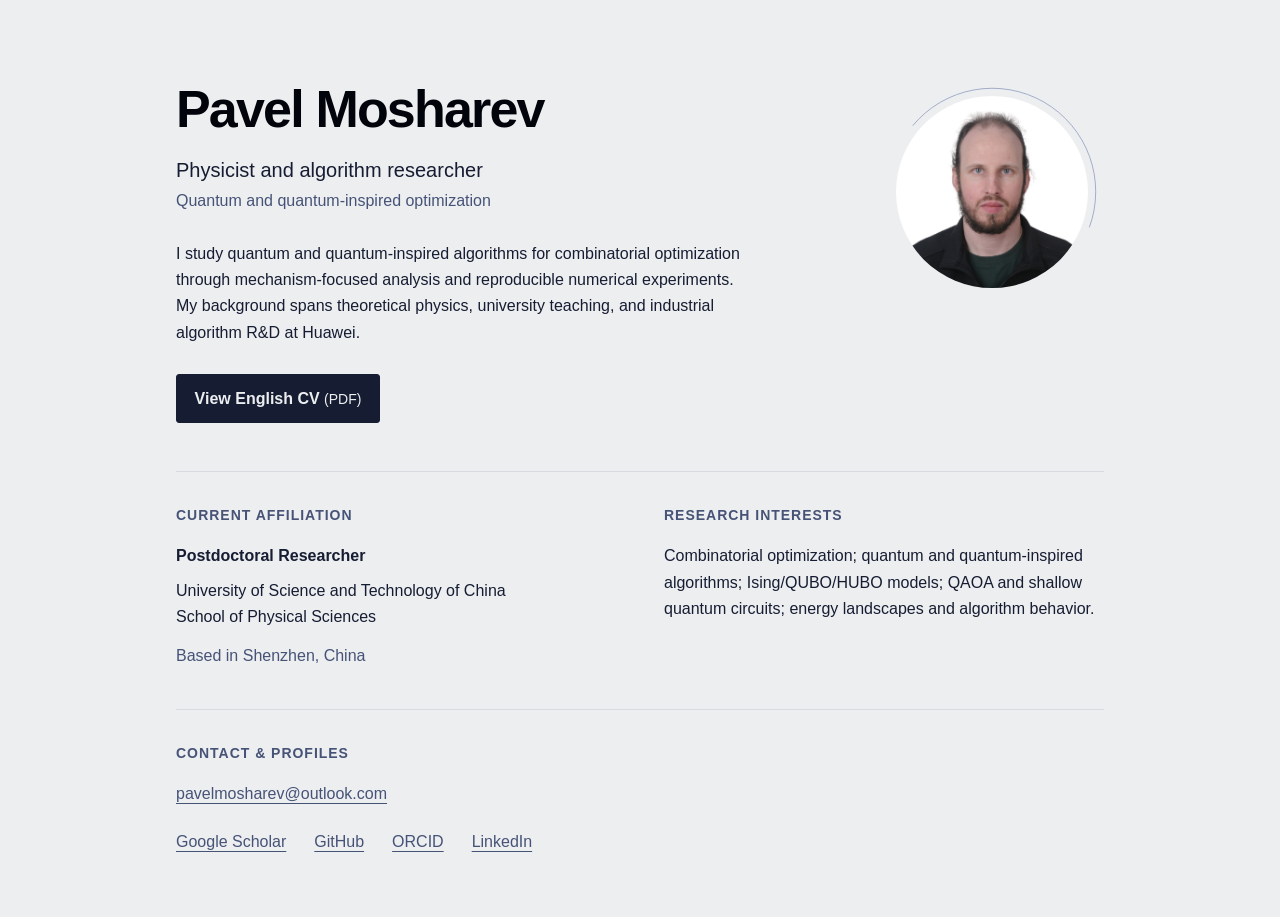
==== index.html @ 8d83fcd6 "Publish personal website v0.1" ====
<!doctype html>
<html lang="en">
  <head>
    <meta charset="utf-8">
    <meta name="viewport" content="width=device-width, initial-scale=1">
    <meta name="description" content="Pavel Mosharev — physicist and algorithm researcher studying quantum and quantum-inspired optimization. Postdoctoral researcher at USTC, based in Shenzhen.">
    <title>Pavel Mosharev | Physicist and algorithm researcher</title>
    <link rel="stylesheet" href="styles.css">
  </head>
  <body>
    <main class="page">
      <header class="hero">
        <div class="introduction">
          <h1>Pavel Mosharev</h1>
          <p class="headline">Physicist and algorithm researcher</p>
          <p class="specialization">Quantum and quantum-inspired optimization</p>
          <p class="biography">
            I study quantum and quantum-inspired algorithms for combinatorial
            optimization through mechanism-focused analysis and reproducible
            numerical experiments. My background spans theoretical physics,
            university teaching, and industrial algorithm R&amp;D at Huawei.
          </p>
          <a class="cv-link" href="files/Pavel_Mosharev_CV_EN.pdf">View English CV <span class="file-type">(PDF)</span></a>
        </div>
        <div class="portrait-frame">
          <svg class="orbital-arc" viewBox="0 0 260 260" aria-hidden="true" focusable="false">
            <path d="M 38 53 A 120 120 0 0 1 243 171" />
          </svg>
          <img class="portrait" src="assets/portrait.jpg" alt="Portrait of Pavel Mosharev" width="1641" height="1641">
        </div>
      </header>

      <div class="research-details">
        <section aria-labelledby="affiliation-heading">
          <h2 id="affiliation-heading">Current affiliation</h2>
          <p class="role">Postdoctoral Researcher</p>
          <p>University of Science and Technology of China<br>School of Physical Sciences</p>
          <p class="location">Based in Shenzhen, China</p>
        </section>
        <section aria-labelledby="research-heading">
          <h2 id="research-heading">Research interests</h2>
          <p>
            Combinatorial optimization; quantum and quantum-inspired algorithms;
            Ising/QUBO/HUBO models; QAOA and shallow quantum circuits;
            energy landscapes and algorithm behavior.
          </p>
        </section>
      </div>

      <section class="contact" aria-labelledby="contact-heading">
        <h2 id="contact-heading">Contact &amp; profiles</h2>
        <a class="email" href="mailto:pavelmosharev@outlook.com">pavelmosharev@outlook.com</a>
        <nav aria-label="Professional profiles">
          <ul class="profile-links">
            <li><a href="https://scholar.google.com/citations?user=w8X1RE0AAAAJ&amp;hl=en">Google Scholar</a></li>
            <li><a href="https://github.com/PMosharev">GitHub</a></li>
            <li><a href="https://orcid.org/0000-0001-7065-1974">ORCID</a></li>
            <li><a href="https://www.linkedin.com/in/pmosharev">LinkedIn</a></li>
          </ul>
        </nav>
      </section>
    </main>
  </body>
</html>
---- styles.css ----
/* Orbital Minimalism, Lunar palette. No external fonts or assets. */
:root {
  color-scheme: light;
  --ice-white: #edeef0;
  --void-black: #02040b;
  --midnight-navy: #161d32;
  --orbital-blue: #465377;
  --halo-blue: #6a7cac;
  --lunar-gray: #d8dadf;
}

* {
  box-sizing: border-box;
}

body {
  margin: 0;
  background: var(--ice-white);
  color: var(--midnight-navy);
  font-family: Arial, Helvetica, sans-serif;
  font-size: 1rem;
  line-height: 1.65;
}

.page {
  max-width: 64rem;
  margin: 0 auto;
  padding: 5rem 3rem 3.5rem;
}

h1,
h2,
p {
  margin: 0;
}

h1 {
  color: var(--void-black);
  font-size: clamp(2.25rem, 5vw, 3.25rem);
  font-weight: 600;
  letter-spacing: -0.035em;
  line-height: 1.15;
}

h2 {
  margin-bottom: 1rem;
  color: var(--orbital-blue);
  font-size: 0.875rem;
  font-weight: 600;
  letter-spacing: 0.07em;
  text-transform: uppercase;
}

a {
  color: var(--orbital-blue);
  text-decoration-thickness: 1px;
  text-underline-offset: 0.22em;
}

a:hover {
  color: var(--void-black);
  text-decoration-thickness: 2px;
}

a:focus-visible {
  outline: 2px solid var(--orbital-blue);
  outline-offset: 5px;
}

.hero {
  display: grid;
  grid-template-columns: minmax(0, 1fr) 14rem;
  align-items: start;
  gap: 3rem;
}

.headline {
  margin-top: 1rem;
  font-size: 1.25rem;
  line-height: 1.4;
}

.specialization {
  margin-top: 0.3rem;
  color: var(--orbital-blue);
  line-height: 1.5;
}

.biography {
  max-width: 65ch;
  margin-top: 1.75rem;
}

.cv-link {
  display: inline-block;
  margin-top: 1.75rem;
  padding: 0.65rem 1.1rem;
  border: 1px solid var(--midnight-navy);
  border-radius: 3px;
  background: var(--midnight-navy);
  color: var(--ice-white);
  font-weight: 600;
  text-decoration: none;
}

.cv-link:hover {
  background: var(--orbital-blue);
  border-color: var(--orbital-blue);
  color: var(--ice-white);
}

.file-type {
  font-size: 0.875rem;
  font-weight: 400;
}

.portrait-frame {
  position: relative;
  width: 14rem;
  padding: 1rem;
}

.portrait {
  display: block;
  width: 100%;
  height: auto;
  border-radius: 50%;
}

/* One original arc frames the portrait; it is purely decorative. */
.orbital-arc {
  position: absolute;
  inset: 0;
  width: 100%;
  height: 100%;
  fill: none;
  stroke: var(--halo-blue);
  stroke-width: 1;
  opacity: 0.65;
  pointer-events: none;
}

.research-details {
  display: grid;
  grid-template-columns: minmax(0, 1fr) minmax(0, 1fr);
  gap: 3rem;
  margin-top: 3rem;
  padding-top: 2rem;
  border-top: 1px solid var(--lunar-gray);
}

.role {
  margin-bottom: 0.5rem;
  font-weight: 600;
}

.location {
  margin-top: 0.75rem;
  color: var(--orbital-blue);
}

.contact {
  margin-top: 2.5rem;
  padding-top: 2rem;
  border-top: 1px solid var(--lunar-gray);
}

.email {
  overflow-wrap: anywhere;
}

.profile-links {
  display: flex;
  flex-wrap: wrap;
  gap: 0.5rem 1.75rem;
  margin: 1rem 0 0;
  padding: 0;
  list-style: none;
}

.profile-links a {
  display: inline-block;
  padding: 0.35rem 0;
}

@media (max-width: 44rem) {
  .page {
    padding: 2.5rem 1.5rem;
  }

  .hero {
    grid-template-columns: minmax(0, 1fr);
    gap: 1.5rem;
  }

  .portrait-frame {
    grid-row: 1;
    width: 10rem;
    padding: 0.75rem;
  }

  .research-details {
    grid-template-columns: minmax(0, 1fr);
    gap: 2rem;
    margin-top: 2.5rem;
  }
}
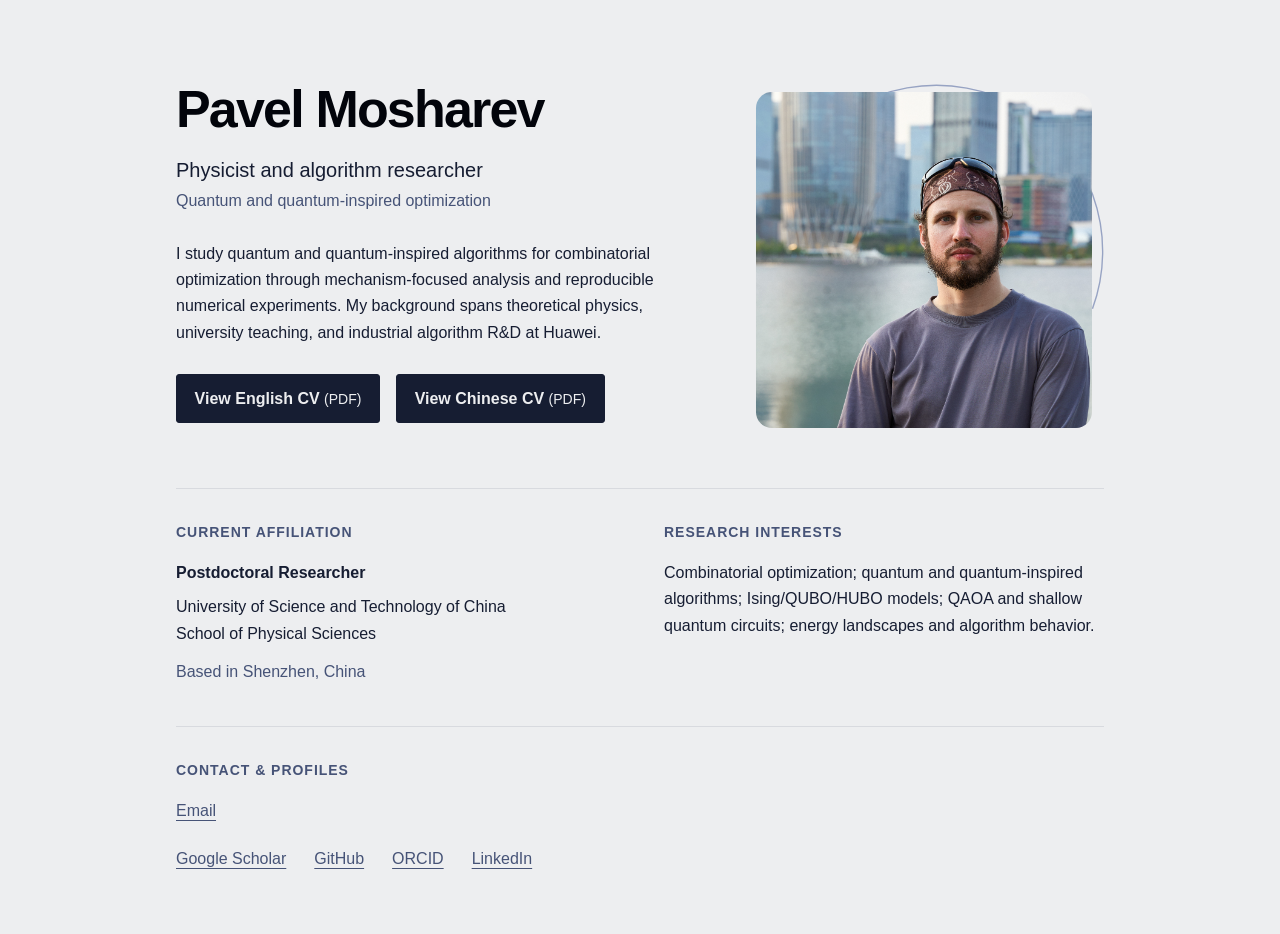
==== commit 3c195ad9: "edited photo, added Chinese CV and hided email" ====
--- a/index.html
+++ b/index.html
@@ -20,13 +20,16 @@
             numerical experiments. My background spans theoretical physics,
             university teaching, and industrial algorithm R&amp;D at Huawei.
           </p>
-          <a class="cv-link" href="files/Pavel_Mosharev_CV_EN.pdf">View English CV <span class="file-type">(PDF)</span></a>
+          <div class="cv-actions">
+            <a class="cv-link" href="files/Pavel_Mosharev_CV_EN.pdf">View English CV <span class="file-type">(PDF)</span></a>
+            <a class="cv-link" href="files/Pavel_Mosharev_CV_ZH.pdf">View Chinese CV <span class="file-type">(PDF)</span></a>
+          </div>
         </div>
         <div class="portrait-frame">
           <svg class="orbital-arc" viewBox="0 0 260 260" aria-hidden="true" focusable="false">
             <path d="M 38 53 A 120 120 0 0 1 243 171" />
           </svg>
-          <img class="portrait" src="assets/portrait.jpg" alt="Portrait of Pavel Mosharev" width="1641" height="1641">
+          <img class="portrait" src="assets/DSC06850.jpg" alt="Pavel Mosharev outdoors by the waterfront" width="2550" height="3300">
         </div>
       </header>
 
@@ -49,7 +52,7 @@
 
       <section class="contact" aria-labelledby="contact-heading">
         <h2 id="contact-heading">Contact &amp; profiles</h2>
-        <a class="email" href="mailto:pavelmosharev@outlook.com">pavelmosharev@outlook.com</a>
+        <button class="email" id="email-action" type="button">Email</button>
         <nav aria-label="Professional profiles">
           <ul class="profile-links">
             <li><a href="https://scholar.google.com/citations?user=w8X1RE0AAAAJ&amp;hl=en">Google Scholar</a></li>
@@ -60,5 +63,10 @@
         </nav>
       </section>
     </main>
+    <script>
+      document.getElementById('email-action').addEventListener('click', function () {
+        window.location.href = 'mailto:' + ['pavel', 'mosharev'].join('') + '@' + ['outlook', 'com'].join('.');
+      });
+    </script>
   </body>
 </html>
--- a/styles.css
+++ b/styles.css
@@ -51,27 +51,30 @@
   text-transform: uppercase;
 }
 
-a {
+a,
+.email {
   color: var(--orbital-blue);
   text-decoration-thickness: 1px;
   text-underline-offset: 0.22em;
 }
 
-a:hover {
+a:hover,
+.email:hover {
   color: var(--void-black);
   text-decoration-thickness: 2px;
 }
 
-a:focus-visible {
+a:focus-visible,
+.email:focus-visible {
   outline: 2px solid var(--orbital-blue);
   outline-offset: 5px;
 }
 
 .hero {
   display: grid;
-  grid-template-columns: minmax(0, 1fr) 14rem;
+  grid-template-columns: minmax(0, 1fr) clamp(14rem, 34vw, 22.5rem);
   align-items: start;
-  gap: 3rem;
+  gap: 2rem;
 }
 
 .headline {
@@ -91,9 +94,15 @@
   margin-top: 1.75rem;
 }
 
+.cv-actions {
+  display: flex;
+  flex-wrap: wrap;
+  gap: 0.75rem 1rem;
+  margin-top: 1.75rem;
+}
+
 .cv-link {
   display: inline-block;
-  margin-top: 1.75rem;
   padding: 0.65rem 1.1rem;
   border: 1px solid var(--midnight-navy);
   border-radius: 3px;
@@ -116,23 +125,34 @@
 
 .portrait-frame {
   position: relative;
-  width: 14rem;
-  padding: 1rem;
+  width: 100%;
+  padding: 0.75rem;
 }
 
 .portrait {
+  --portrait-zoom: 1.15;
+  position: relative;
   display: block;
   width: 100%;
   height: auto;
-  border-radius: 50%;
+  aspect-ratio: 1;
+  object-fit: cover;
+  object-position: 50% 60%;
+  border-radius: 1rem;
+  /* Zoom the photo while retaining the frame bounds and corner radius. */
+  transform: scale(var(--portrait-zoom));
+  clip-path: inset(
+    calc(50% - 50% / var(--portrait-zoom)) round calc(1rem / var(--portrait-zoom))
+  );
 }
 
 /* One original arc frames the portrait; it is purely decorative. */
 .orbital-arc {
   position: absolute;
-  inset: 0;
+  inset: -0.5rem -0.75rem auto auto;
   width: 100%;
-  height: 100%;
+  height: auto;
+  aspect-ratio: 1;
   fill: none;
   stroke: var(--halo-blue);
   stroke-width: 1;
@@ -166,7 +186,12 @@
 }
 
 .email {
-  overflow-wrap: anywhere;
+  padding: 0;
+  border: 0;
+  background: transparent;
+  font: inherit;
+  text-decoration: underline;
+  cursor: pointer;
 }
 
 .profile-links {
@@ -195,8 +220,7 @@
 
   .portrait-frame {
     grid-row: 1;
-    width: 10rem;
-    padding: 0.75rem;
+    width: min(18rem, 100%);
   }
 
   .research-details {
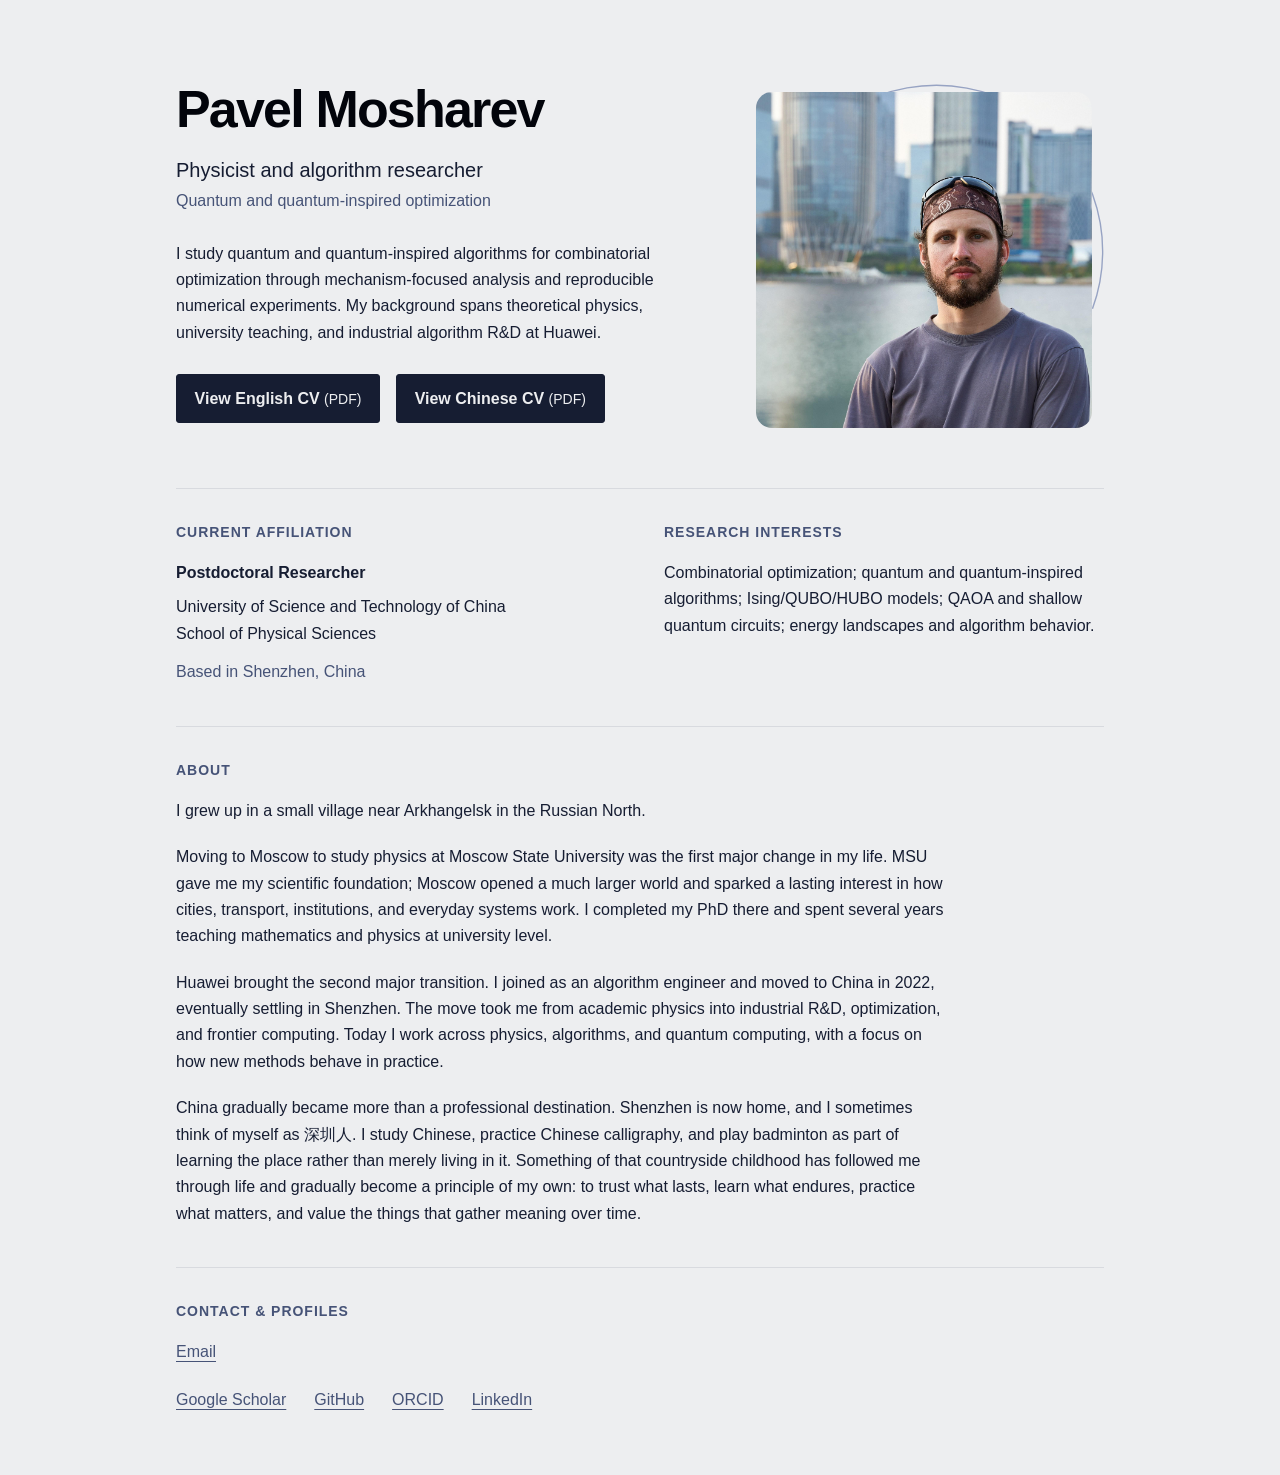
==== commit 36241718: "Added About section" ====
--- a/index.html
+++ b/index.html
@@ -50,6 +50,37 @@
         </section>
       </div>
 
+      <!-- Editorial source: content/about.md -->
+      <section class="about" aria-labelledby="about-heading">
+        <h2 id="about-heading">About</h2>
+        <p>
+          I grew up in a small village near Arkhangelsk in the Russian North.
+        </p>
+        <p>
+          Moving to Moscow to study physics at Moscow State University was the first
+          major change in my life. MSU gave me my scientific foundation; Moscow opened
+          a much larger world and sparked a lasting interest in how cities, transport,
+          institutions, and everyday systems work. I completed my PhD there and spent
+          several years teaching mathematics and physics at university level.
+        </p>
+        <p>
+          Huawei brought the second major transition. I joined as an algorithm engineer
+          and moved to China in 2022, eventually settling in Shenzhen. The move took me
+          from academic physics into industrial R&amp;D, optimization, and frontier
+          computing. Today I work across physics, algorithms, and quantum computing,
+          with a focus on how new methods behave in practice.
+        </p>
+        <p>
+          China gradually became more than a professional destination. Shenzhen is now
+          home, and I sometimes think of myself as 深圳人. I study Chinese, practice
+          Chinese calligraphy, and play badminton as part of learning the place rather
+          than merely living in it. Something of that countryside childhood has followed
+          me through life and gradually become a principle of my own: to trust what lasts,
+          learn what endures, practice what matters, and value the things that gather
+          meaning over time.
+        </p>
+      </section>
+
       <section class="contact" aria-labelledby="contact-heading">
         <h2 id="contact-heading">Contact &amp; profiles</h2>
         <button class="email" id="email-action" type="button">Email</button>
--- a/styles.css
+++ b/styles.css
@@ -179,10 +179,19 @@
   color: var(--orbital-blue);
 }
 
+.about,
 .contact {
   margin-top: 2.5rem;
   padding-top: 2rem;
   border-top: 1px solid var(--lunar-gray);
+}
+
+.about p {
+  max-width: 48rem;
+}
+
+.about p + p {
+  margin-top: 1.25rem;
 }
 
 .email {
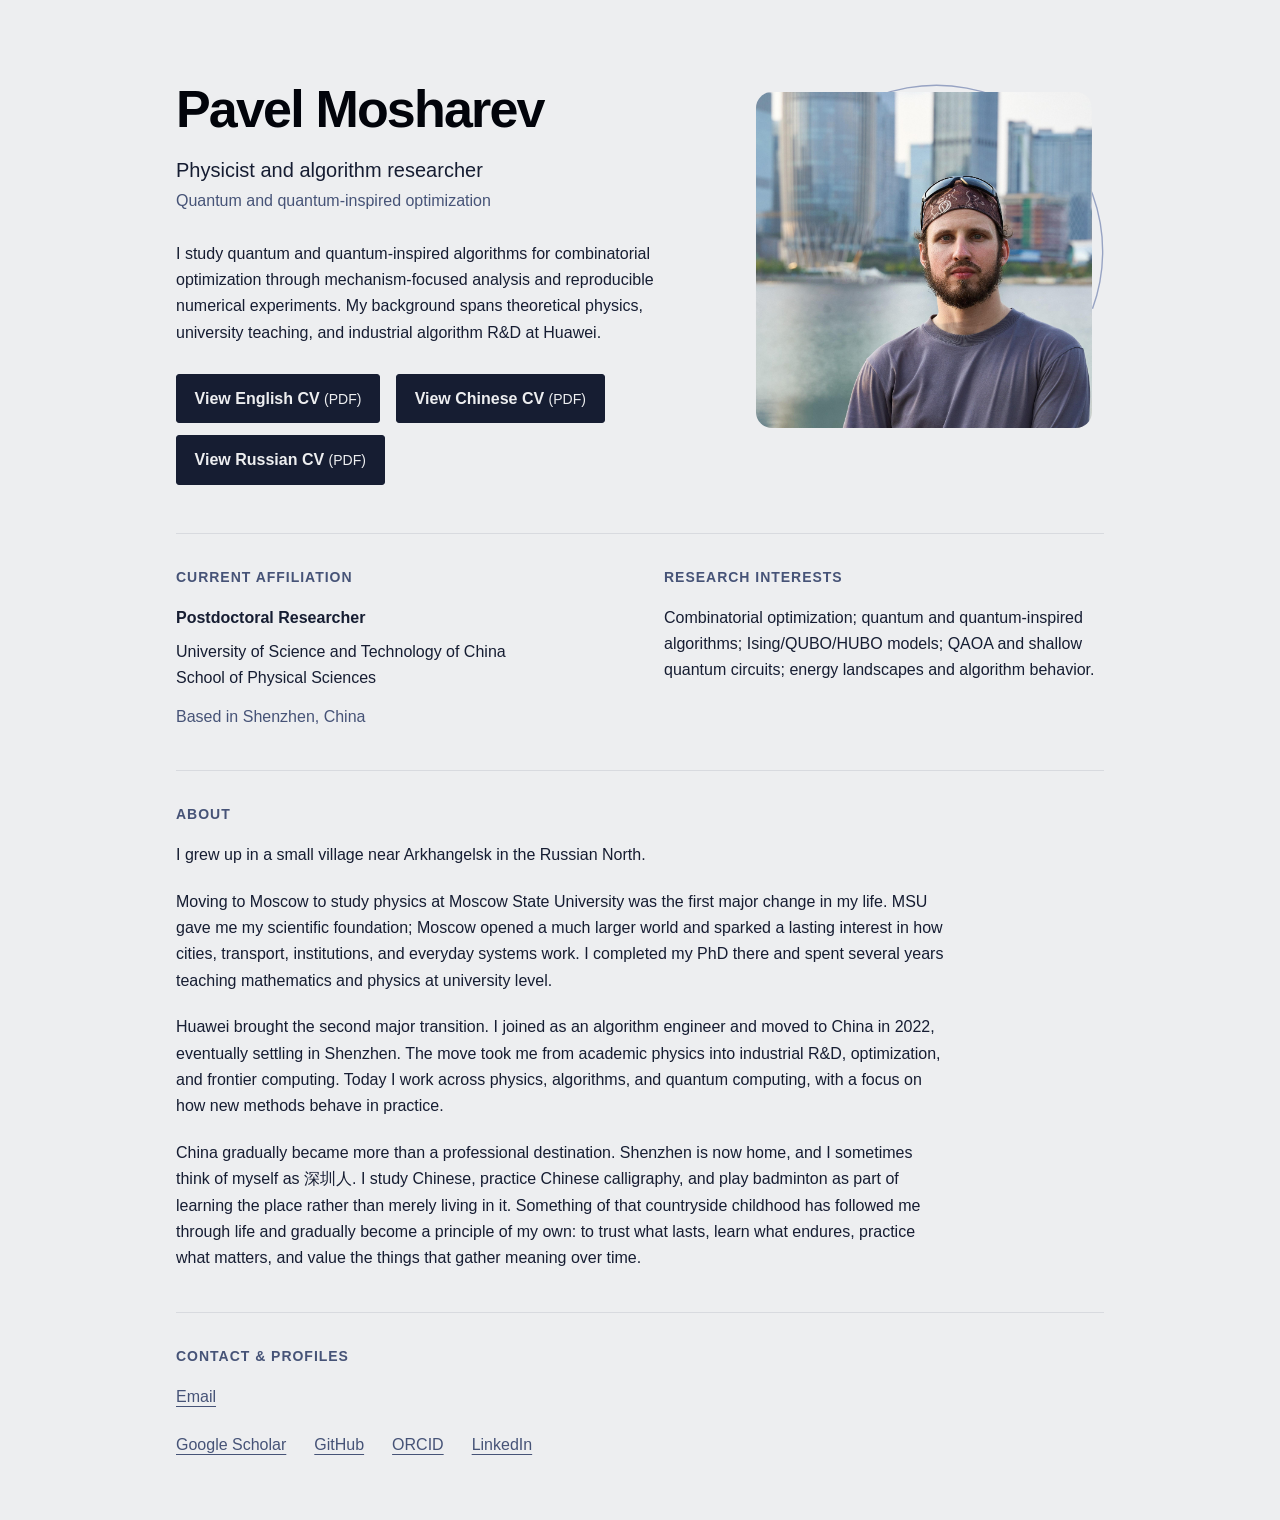
==== commit e79639e9: "Added Russian CV" ====
--- a/index.html
+++ b/index.html
@@ -5,6 +5,24 @@
     <meta name="viewport" content="width=device-width, initial-scale=1">
     <meta name="description" content="Pavel Mosharev — physicist and algorithm researcher studying quantum and quantum-inspired optimization. Postdoctoral researcher at USTC, based in Shenzhen.">
     <title>Pavel Mosharev | Physicist and algorithm researcher</title>
+    <link rel="canonical" href="https://pmosharev.github.io/">
+    <link rel="icon" type="image/png" sizes="32x32" href="assets/favicon-32.png">
+    <link rel="icon" type="image/svg+xml" sizes="any" href="assets/favicon.svg">
+    <link rel="apple-touch-icon" sizes="180x180" href="assets/apple-touch-icon.png">
+    <meta property="og:type" content="website">
+    <meta property="og:title" content="Pavel Mosharev — Physicist and Algorithm Researcher">
+    <meta property="og:description" content="Physicist and algorithm researcher working on quantum and quantum-inspired optimization. Based in Shenzhen, China.">
+    <meta property="og:url" content="https://pmosharev.github.io/">
+    <meta property="og:image" content="https://pmosharev.github.io/assets/social-preview.jpg">
+    <meta property="og:image:type" content="image/jpeg">
+    <meta property="og:image:width" content="1200">
+    <meta property="og:image:height" content="630">
+    <meta property="og:image:alt" content="Pavel Mosharev — Physicist and Algorithm Researcher, pictured outdoors by the waterfront.">
+    <meta name="twitter:card" content="summary_large_image">
+    <meta name="twitter:title" content="Pavel Mosharev — Physicist and Algorithm Researcher">
+    <meta name="twitter:description" content="Physicist and algorithm researcher working on quantum and quantum-inspired optimization. Based in Shenzhen, China.">
+    <meta name="twitter:image" content="https://pmosharev.github.io/assets/social-preview.jpg">
+    <meta name="twitter:image:alt" content="Pavel Mosharev — Physicist and Algorithm Researcher, pictured outdoors by the waterfront.">
     <link rel="stylesheet" href="styles.css">
   </head>
   <body>
@@ -23,6 +41,7 @@
           <div class="cv-actions">
             <a class="cv-link" href="files/Pavel_Mosharev_CV_EN.pdf">View English CV <span class="file-type">(PDF)</span></a>
             <a class="cv-link" href="files/Pavel_Mosharev_CV_ZH.pdf">View Chinese CV <span class="file-type">(PDF)</span></a>
+            <a class="cv-link" href="files/Pavel_Mosharev_CV_RU.pdf">View Russian CV <span class="file-type">(PDF)</span></a>
           </div>
         </div>
         <div class="portrait-frame">
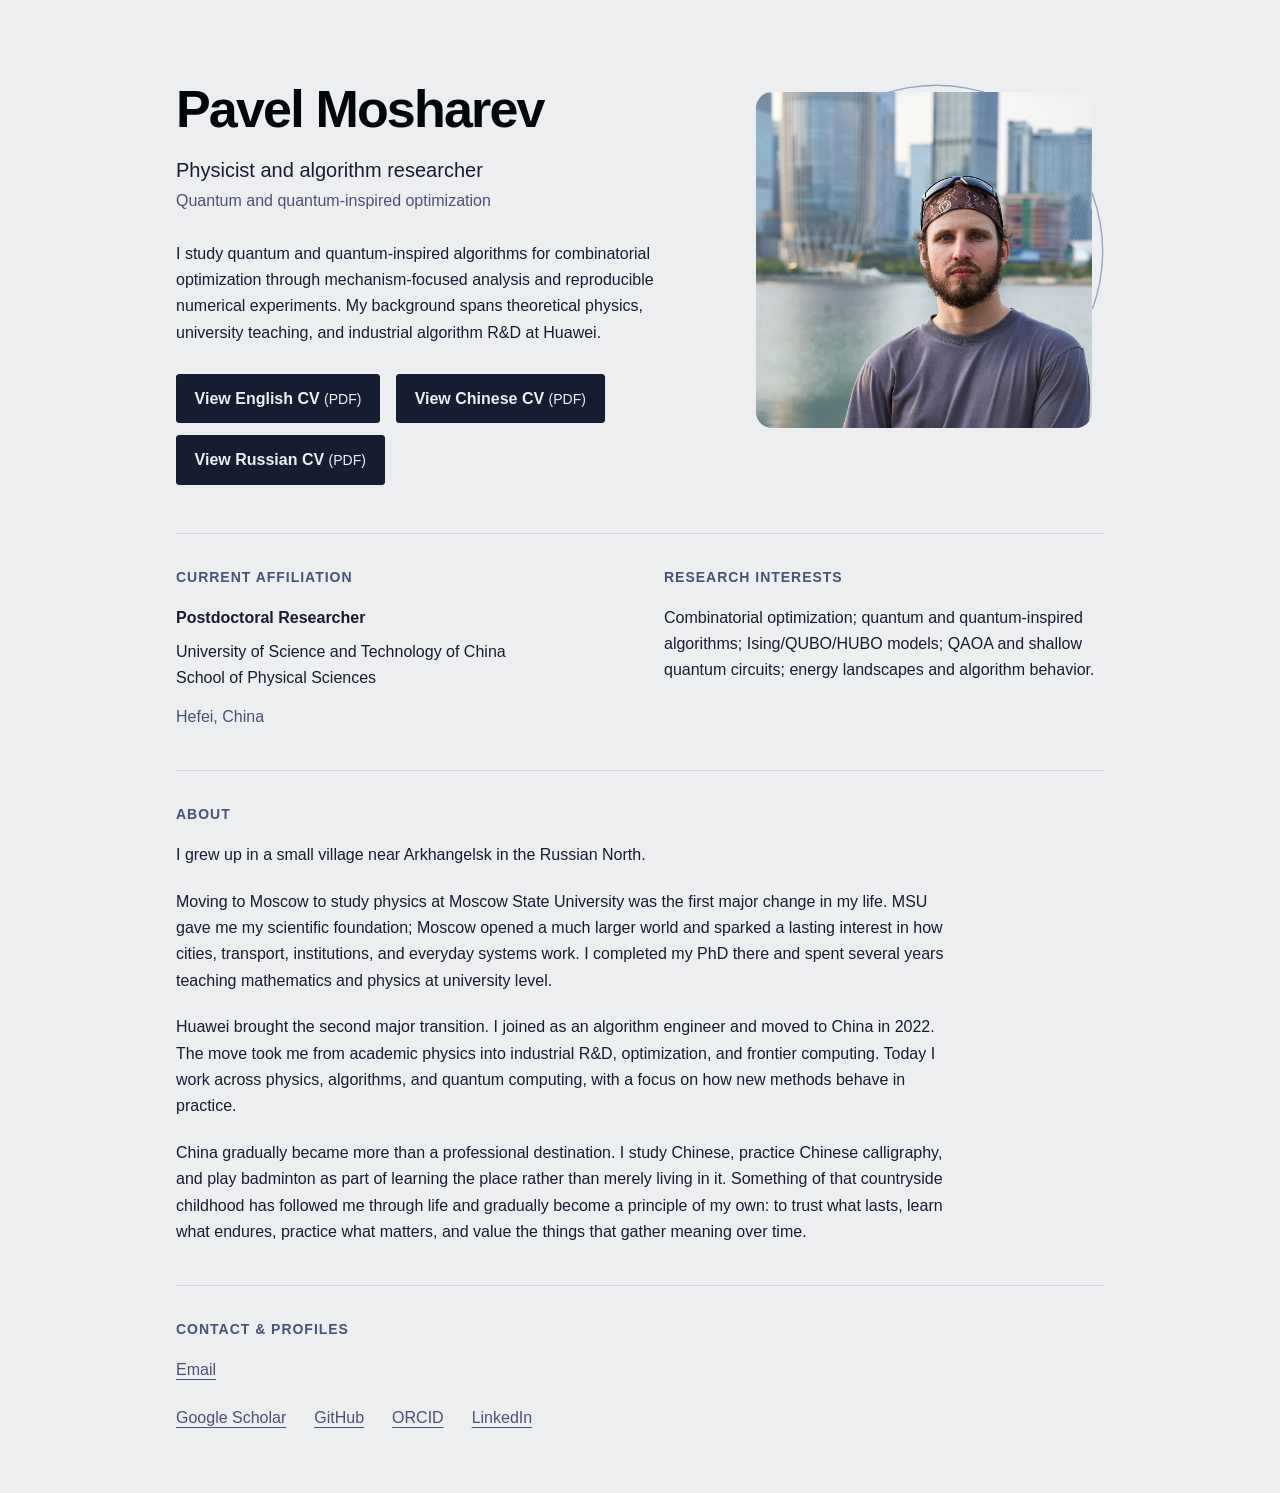
==== commit 8f679619: "Changed location to Hefei" ====
--- a/index.html
+++ b/index.html
@@ -57,7 +57,7 @@
           <h2 id="affiliation-heading">Current affiliation</h2>
           <p class="role">Postdoctoral Researcher</p>
           <p>University of Science and Technology of China<br>School of Physical Sciences</p>
-          <p class="location">Based in Shenzhen, China</p>
+          <p class="location">Hefei, China</p>
         </section>
         <section aria-labelledby="research-heading">
           <h2 id="research-heading">Research interests</h2>
@@ -84,14 +84,13 @@
         </p>
         <p>
           Huawei brought the second major transition. I joined as an algorithm engineer
-          and moved to China in 2022, eventually settling in Shenzhen. The move took me
+          and moved to China in 2022. The move took me
           from academic physics into industrial R&amp;D, optimization, and frontier
           computing. Today I work across physics, algorithms, and quantum computing,
           with a focus on how new methods behave in practice.
         </p>
         <p>
-          China gradually became more than a professional destination. Shenzhen is now
-          home, and I sometimes think of myself as 深圳人. I study Chinese, practice
+          China gradually became more than a professional destination. I study Chinese, practice
           Chinese calligraphy, and play badminton as part of learning the place rather
           than merely living in it. Something of that countryside childhood has followed
           me through life and gradually become a principle of my own: to trust what lasts,
